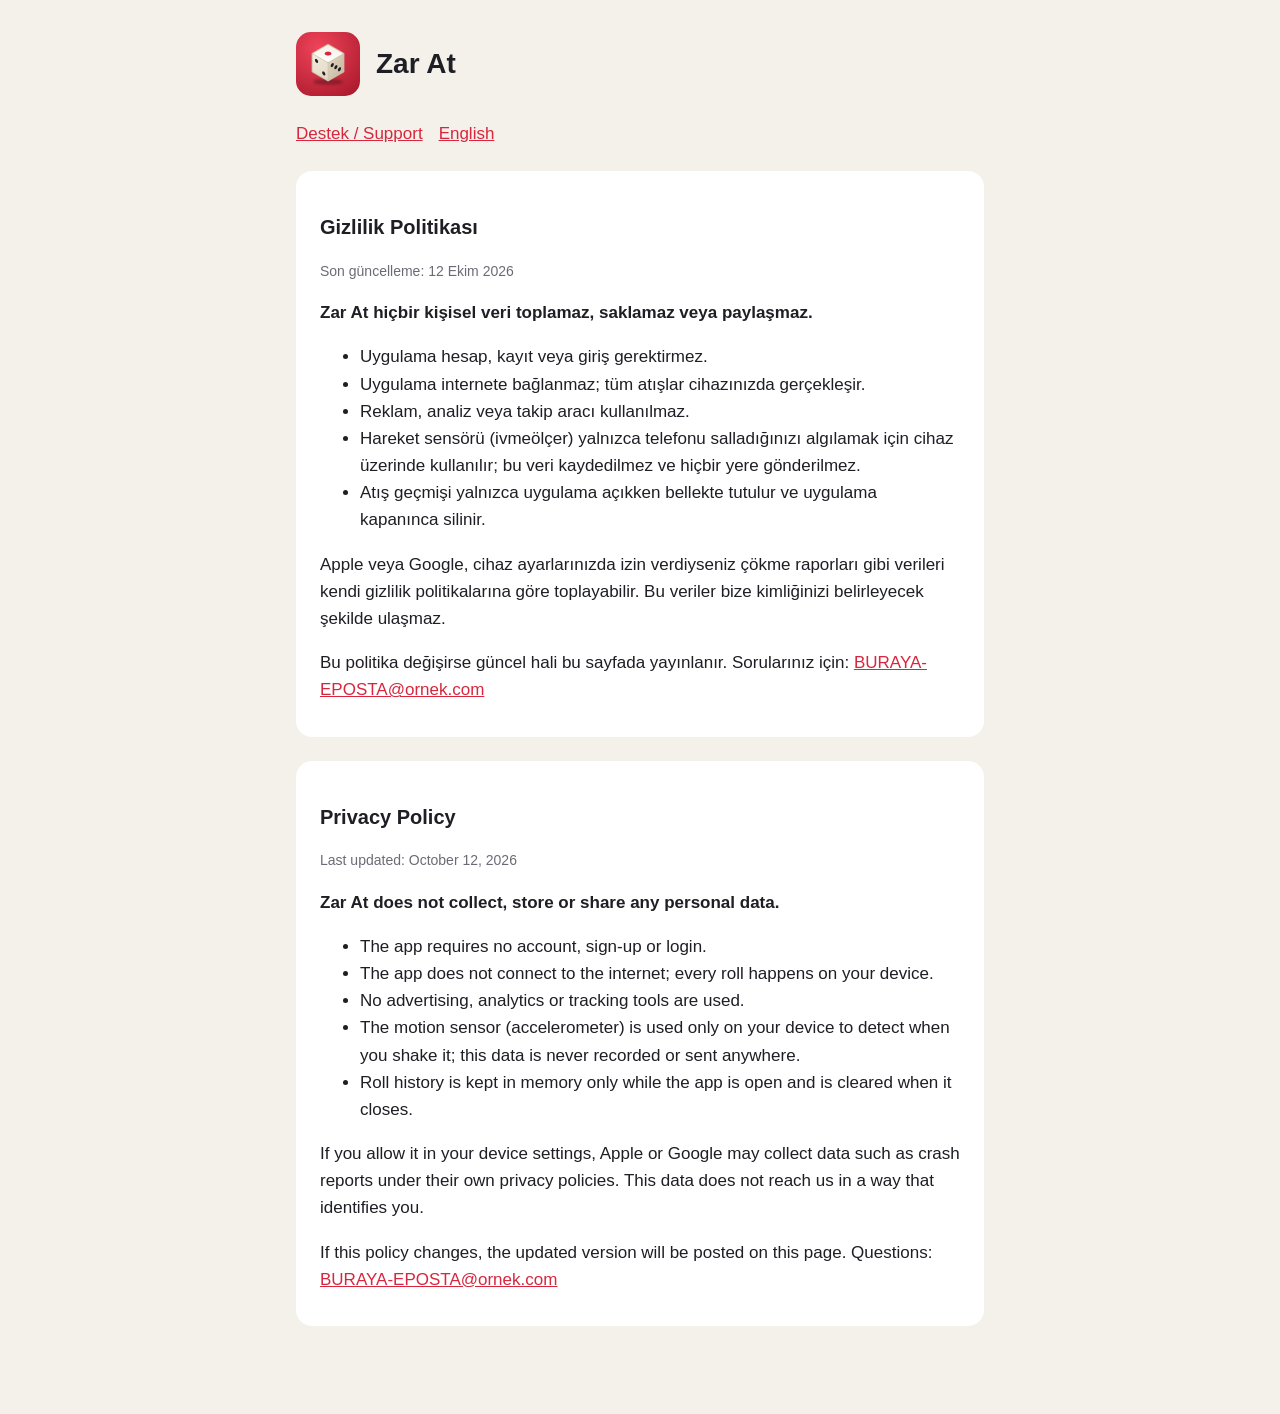
==== privacy.html @ 331f704f "Add files via upload" ====
<!doctype html>
<html lang="tr">
<head>
<meta charset="utf-8">
<meta name="viewport" content="width=device-width, initial-scale=1">
<title>Zar At – Gizlilik Politikası / Privacy Policy</title>
<link rel="stylesheet" href="style.css">
</head>
<body>
<main>
  <header><img src="icon.png" alt=""><h1>Zar At</h1></header>
  <nav><a href="index.html">Destek / Support</a><a href="#en">English</a></nav>

  <section lang="tr">
    <h2>Gizlilik Politikası</h2>
    <p class="muted">Son güncelleme: 12 Ekim 2026</p>
    <p><strong>Zar At hiçbir kişisel veri toplamaz, saklamaz veya paylaşmaz.</strong></p>
    <ul>
      <li>Uygulama hesap, kayıt veya giriş gerektirmez.</li>
      <li>Uygulama internete bağlanmaz; tüm atışlar cihazınızda gerçekleşir.</li>
      <li>Reklam, analiz veya takip aracı kullanılmaz.</li>
      <li>Hareket sensörü (ivmeölçer) yalnızca telefonu salladığınızı algılamak için cihaz üzerinde kullanılır; bu veri kaydedilmez ve hiçbir yere gönderilmez.</li>
      <li>Atış geçmişi yalnızca uygulama açıkken bellekte tutulur ve uygulama kapanınca silinir.</li>
    </ul>
    <p>Apple veya Google, cihaz ayarlarınızda izin verdiyseniz çökme raporları gibi verileri kendi gizlilik politikalarına göre toplayabilir. Bu veriler bize kimliğinizi belirleyecek şekilde ulaşmaz.</p>
    <p>Bu politika değişirse güncel hali bu sayfada yayınlanır. Sorularınız için: <a href="mailto:BURAYA-EPOSTA@ornek.com">BURAYA-EPOSTA@ornek.com</a></p>
  </section>

  <section lang="en" id="en">
    <h2>Privacy Policy</h2>
    <p class="muted">Last updated: October 12, 2026</p>
    <p><strong>Zar At does not collect, store or share any personal data.</strong></p>
    <ul>
      <li>The app requires no account, sign-up or login.</li>
      <li>The app does not connect to the internet; every roll happens on your device.</li>
      <li>No advertising, analytics or tracking tools are used.</li>
      <li>The motion sensor (accelerometer) is used only on your device to detect when you shake it; this data is never recorded or sent anywhere.</li>
      <li>Roll history is kept in memory only while the app is open and is cleared when it closes.</li>
    </ul>
    <p>If you allow it in your device settings, Apple or Google may collect data such as crash reports under their own privacy policies. This data does not reach us in a way that identifies you.</p>
    <p>If this policy changes, the updated version will be posted on this page. Questions: <a href="mailto:BURAYA-EPOSTA@ornek.com">BURAYA-EPOSTA@ornek.com</a></p>
  </section>
</main>
</body>
</html>
---- style.css ----
:root { --bg: #F4F1EA; --card: #fff; --text: #1E1E24; --muted: #6B6B76; --accent: #D7263D; }
@media (prefers-color-scheme: dark) {
  :root { --bg: #121217; --card: #1E1E26; --text: #F4F1EA; --muted: #9A9AA5; --accent: #FF4D5E; }
}
* { box-sizing: border-box; }
body { margin: 0; background: var(--bg); color: var(--text); font: 17px/1.6 -apple-system, BlinkMacSystemFont, "Segoe UI", Roboto, sans-serif; }
main { max-width: 720px; margin: 0 auto; padding: 32px 16px 64px; }
header { display: flex; align-items: center; gap: 16px; margin-bottom: 24px; }
header img { width: 64px; height: 64px; border-radius: 15px; }
h1 { margin: 0; font-size: 28px; }
h2 { margin-top: 32px; font-size: 20px; }
section { background: var(--card); border-radius: 16px; padding: 8px 24px 16px; margin-bottom: 24px; }
nav a, a { color: var(--accent); }
nav { margin-bottom: 24px; display: flex; gap: 16px; }
.muted { color: var(--muted); font-size: 14px; }
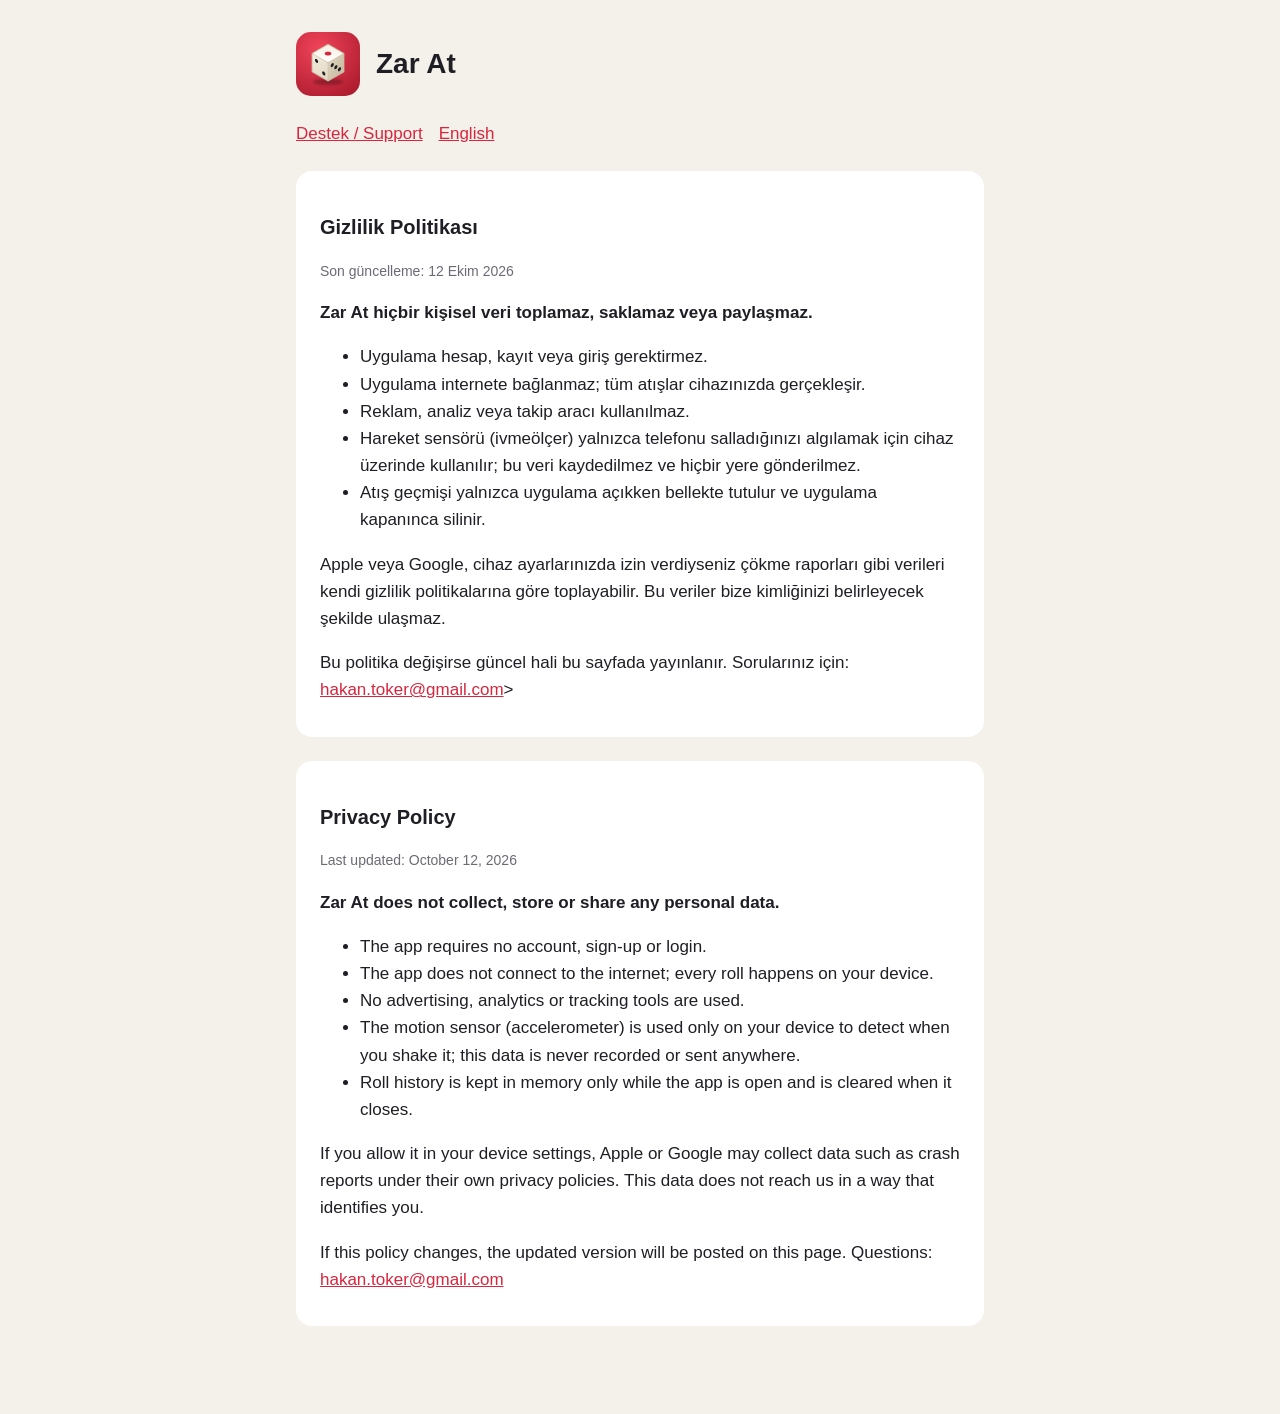
==== commit 2b1491ae: "Update privacy.html" ====
--- a/privacy.html
+++ b/privacy.html
@@ -23,7 +23,7 @@
       <li>Atış geçmişi yalnızca uygulama açıkken bellekte tutulur ve uygulama kapanınca silinir.</li>
     </ul>
     <p>Apple veya Google, cihaz ayarlarınızda izin verdiyseniz çökme raporları gibi verileri kendi gizlilik politikalarına göre toplayabilir. Bu veriler bize kimliğinizi belirleyecek şekilde ulaşmaz.</p>
-    <p>Bu politika değişirse güncel hali bu sayfada yayınlanır. Sorularınız için: <a href="mailto:BURAYA-EPOSTA@ornek.com">BURAYA-EPOSTA@ornek.com</a></p>
+    <p>Bu politika değişirse güncel hali bu sayfada yayınlanır. Sorularınız için: <a href="mailto:hakan.toker@gmail.com">hakan.toker@gmail.com</a>></p>
   </section>
 
   <section lang="en" id="en">
@@ -38,7 +38,7 @@
       <li>Roll history is kept in memory only while the app is open and is cleared when it closes.</li>
     </ul>
     <p>If you allow it in your device settings, Apple or Google may collect data such as crash reports under their own privacy policies. This data does not reach us in a way that identifies you.</p>
-    <p>If this policy changes, the updated version will be posted on this page. Questions: <a href="mailto:BURAYA-EPOSTA@ornek.com">BURAYA-EPOSTA@ornek.com</a></p>
+    <p>If this policy changes, the updated version will be posted on this page. Questions: <a href="mailto:hakan.toker@gmail.com">hakan.toker@gmail.com</a></p>
   </section>
 </main>
 </body>
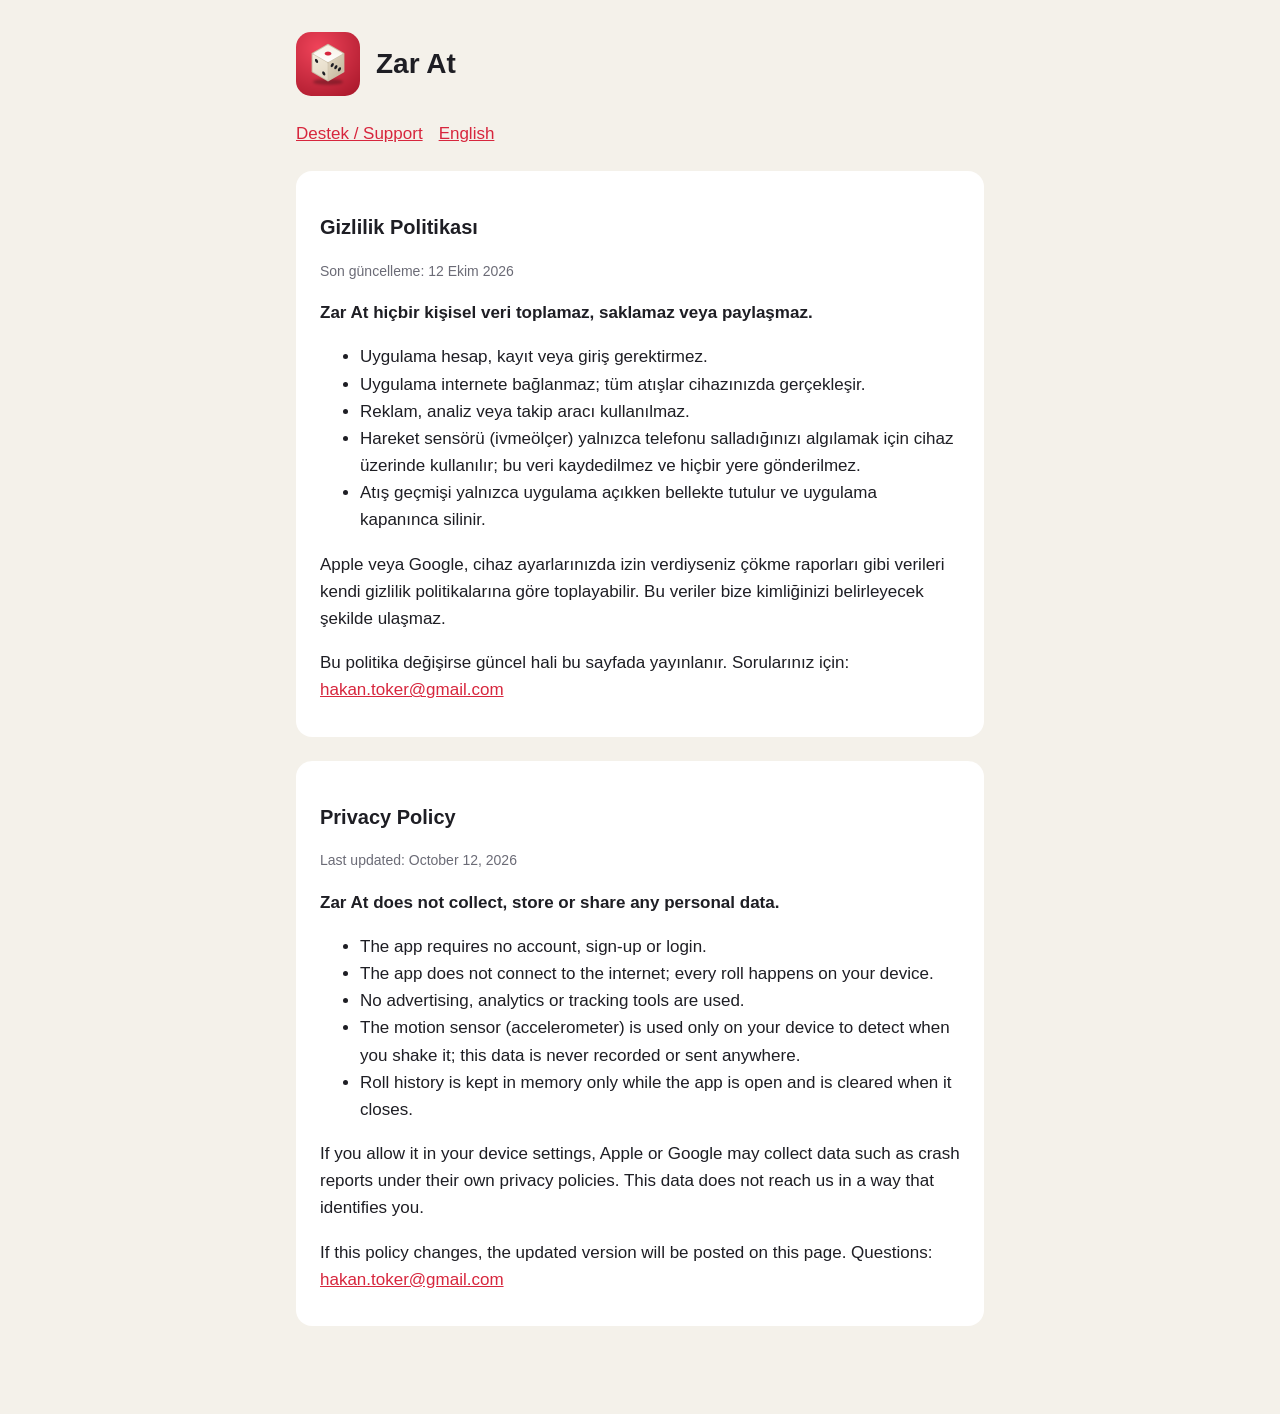
==== commit 06f20b88: "Add files via upload" ====
--- a/privacy.html
+++ b/privacy.html
@@ -23,7 +23,7 @@
       <li>Atış geçmişi yalnızca uygulama açıkken bellekte tutulur ve uygulama kapanınca silinir.</li>
     </ul>
     <p>Apple veya Google, cihaz ayarlarınızda izin verdiyseniz çökme raporları gibi verileri kendi gizlilik politikalarına göre toplayabilir. Bu veriler bize kimliğinizi belirleyecek şekilde ulaşmaz.</p>
-    <p>Bu politika değişirse güncel hali bu sayfada yayınlanır. Sorularınız için: <a href="mailto:hakan.toker@gmail.com">hakan.toker@gmail.com</a>></p>
+    <p>Bu politika değişirse güncel hali bu sayfada yayınlanır. Sorularınız için: <a href="mailto:hakan.toker@gmail.com">hakan.toker@gmail.com</a></p>
   </section>
 
   <section lang="en" id="en">
